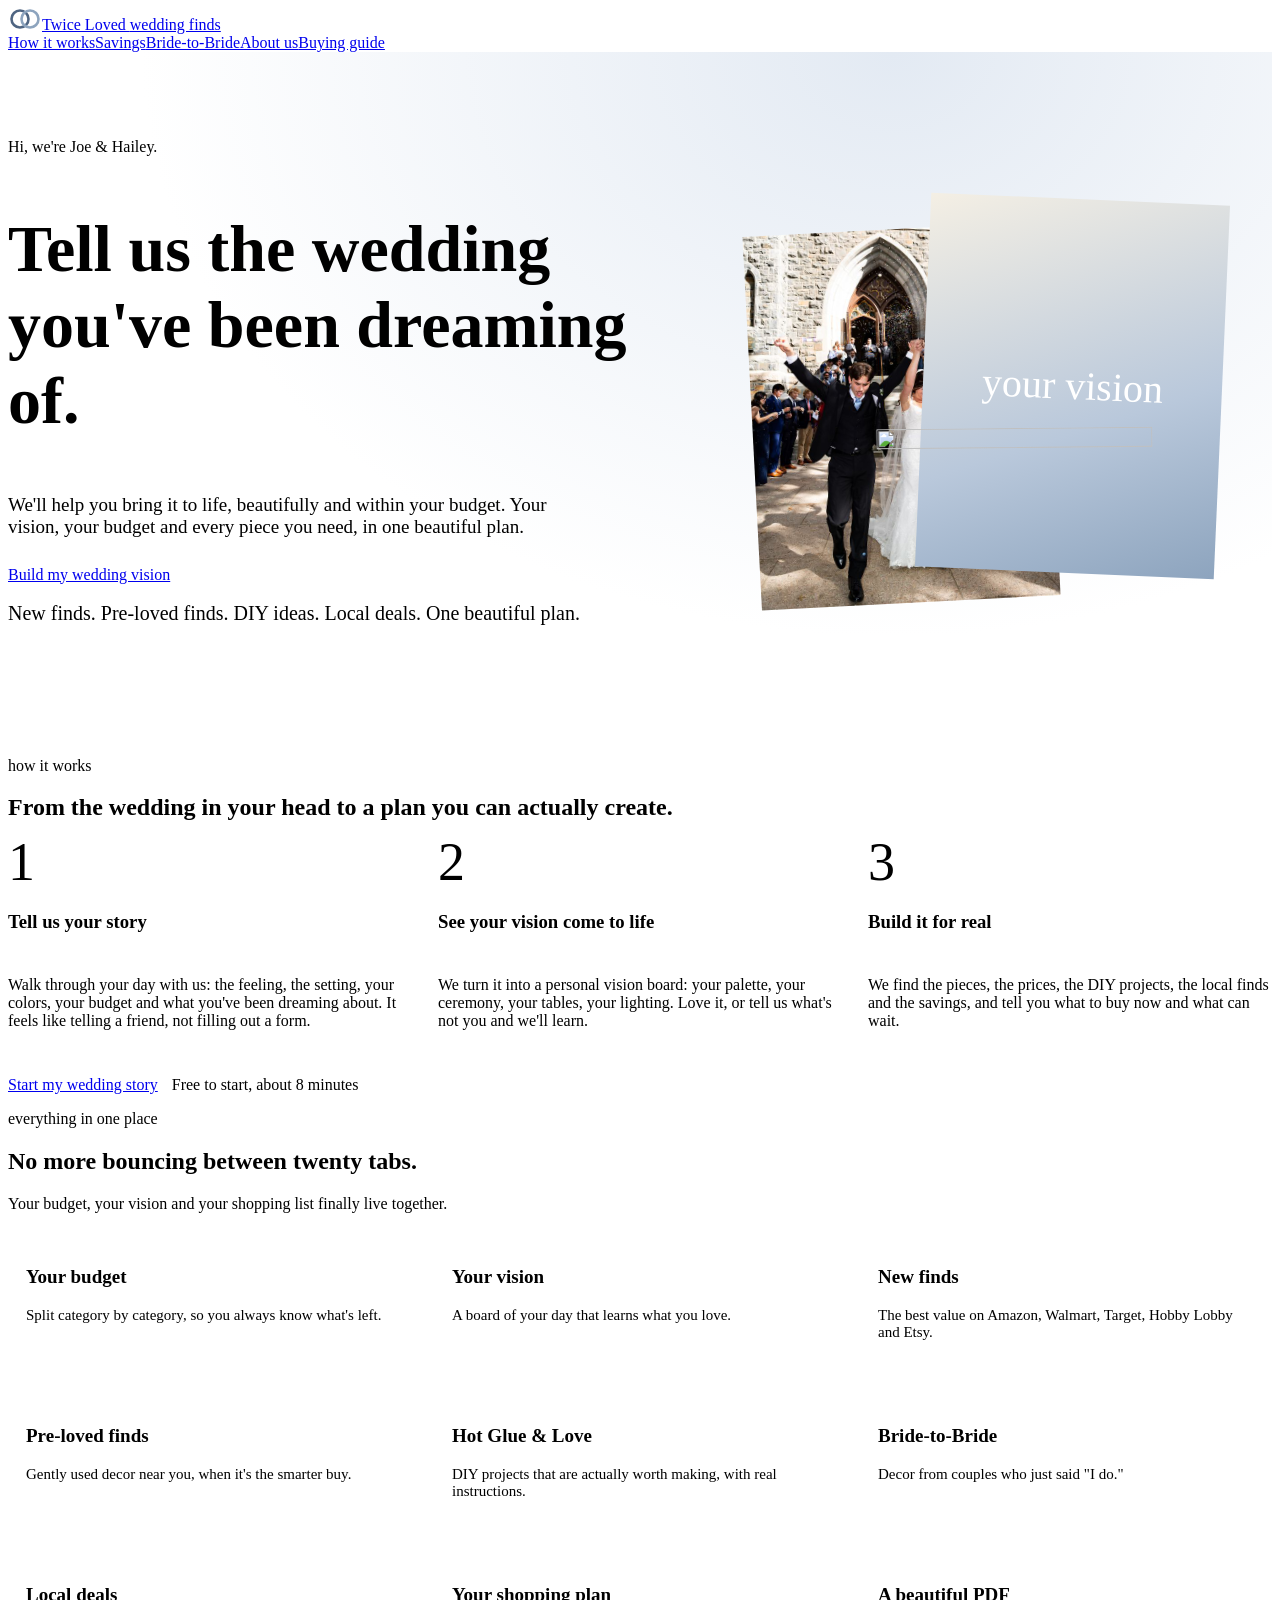
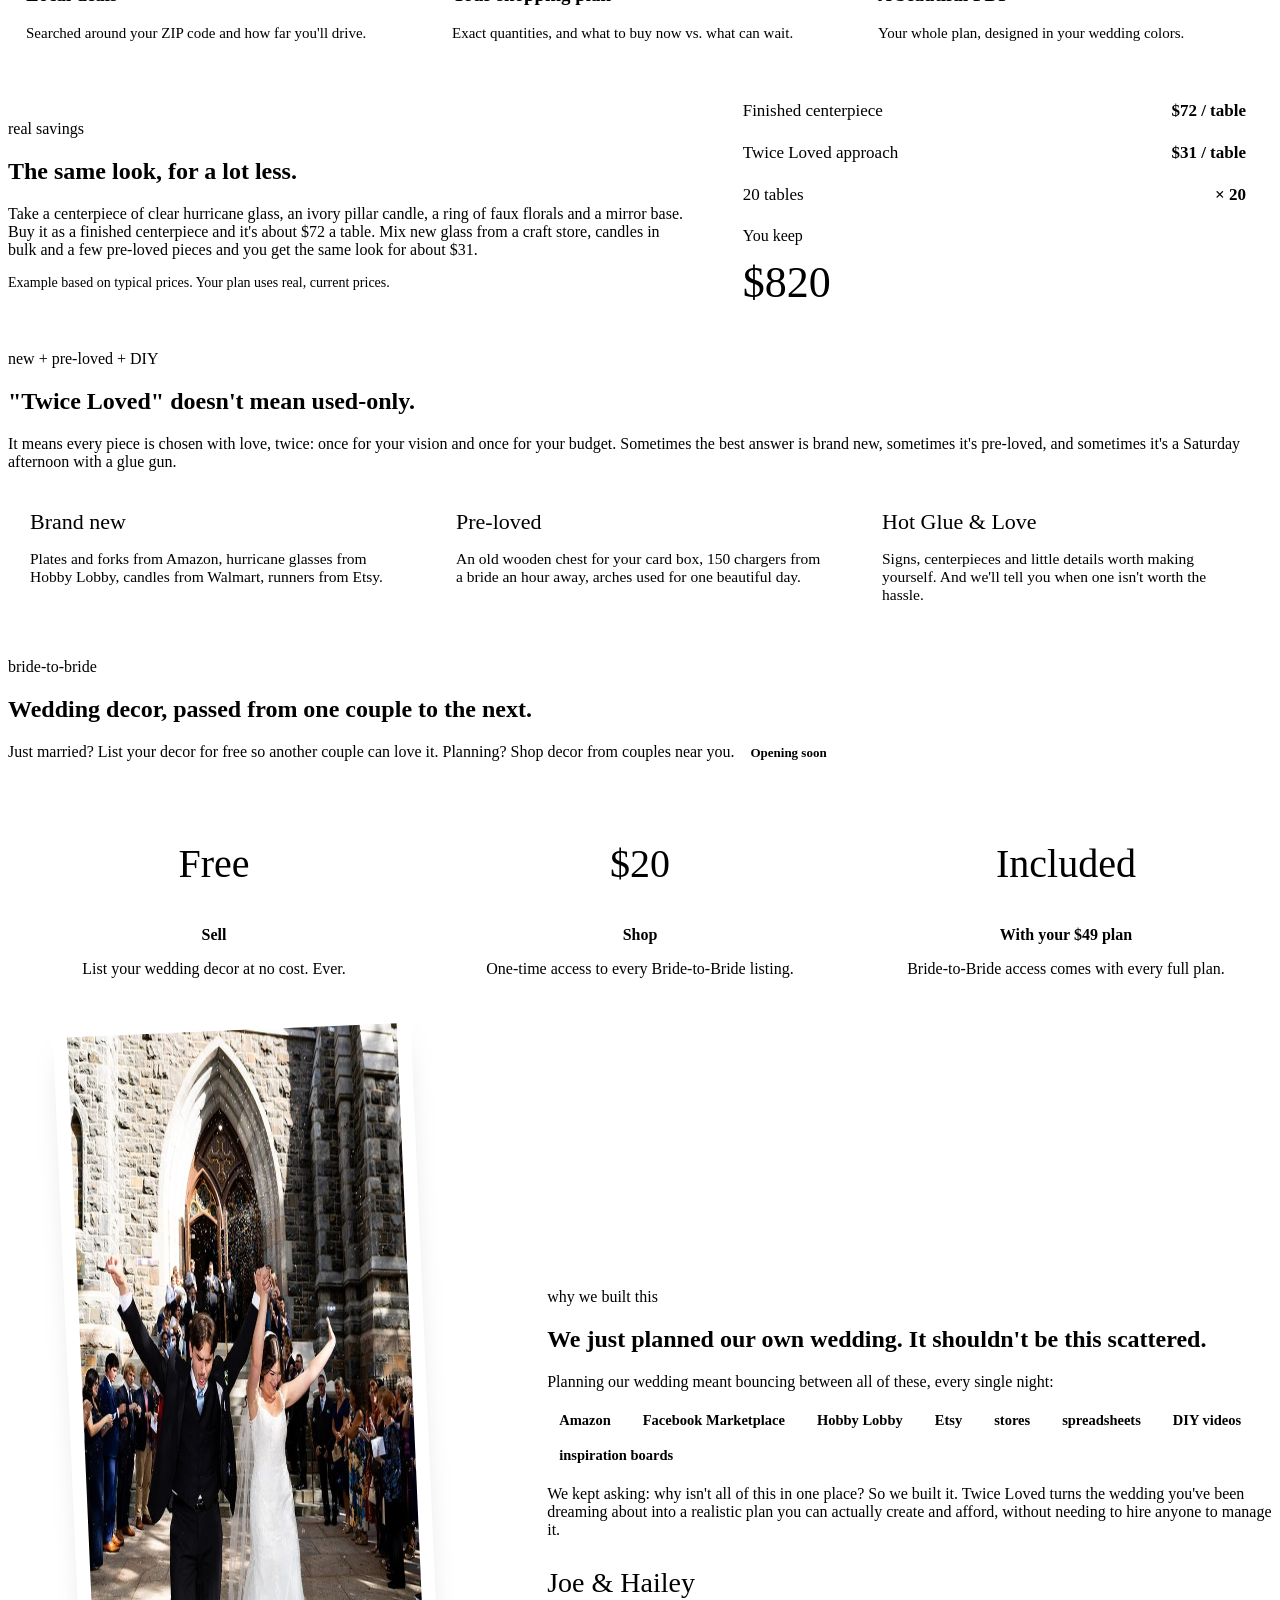
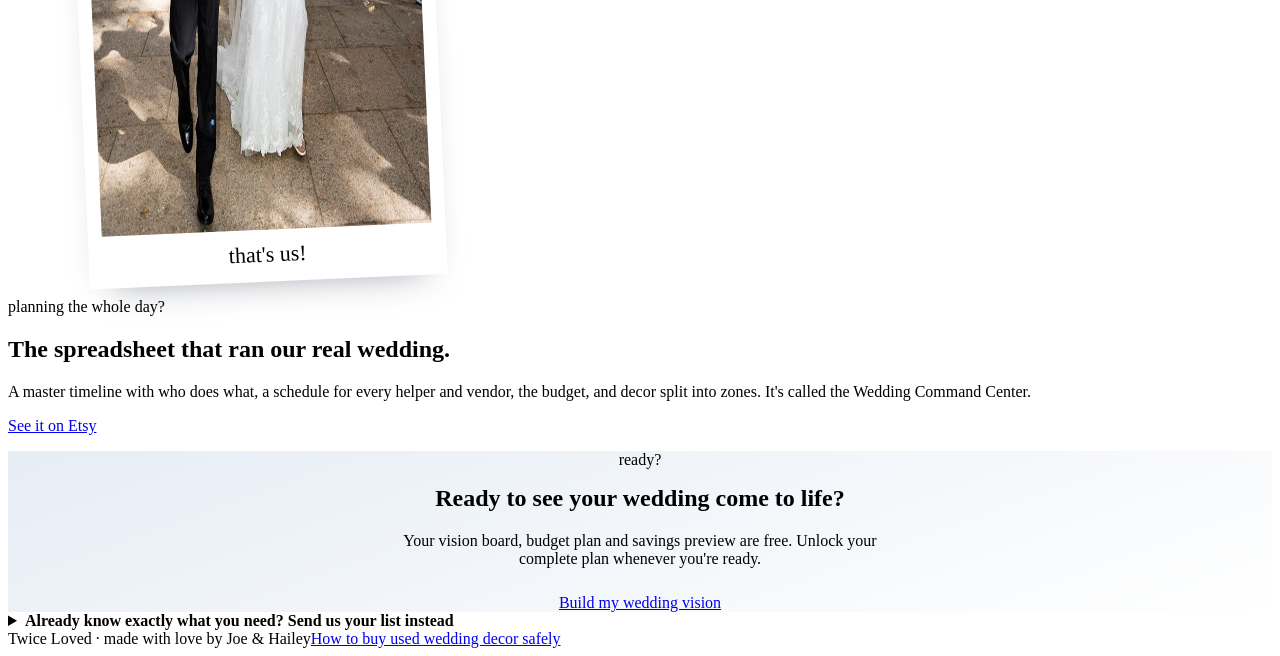
==== index.html @ 114e69e6 "Add files via upload" ====
<!doctype html><html lang="en" data-theme="light"><head><meta charset="utf-8"><meta name="viewport" content="width=device-width,initial-scale=1,viewport-fit=cover">
<title>Twice Loved Wedding Finds | Your wedding vision, made real and affordable</title>
<meta name="description" content="Tell us the wedding you've been dreaming of. We'll help you bring it to life, beautifully and within your budget. New finds, pre-loved finds, DIY ideas and local deals in one plan.">
<link rel="canonical" href="https://twicelovedweddings.com/">
<meta property="og:title" content="Twice Loved Wedding Finds"><meta property="og:description" content="Tell us the wedding you've been dreaming of. We'll help you bring it to life, beautifully and within your budget.">
<meta property="og:image" content="https://twicelovedweddings.com/og.jpg"><meta property="og:url" content="https://twicelovedweddings.com/"><meta property="og:type" content="website"><meta name="twitter:card" content="summary_large_image">
<link rel="icon" href="favicon.svg" type="image/svg+xml">
<script type="application/ld+json">{"@context":"https://schema.org","@type":"Service","name":"Twice Loved Wedding Finds","serviceType":"Wedding vision, budget and decor sourcing","provider":{"@type":"Organization","name":"Twice Loved Wedding Finds","url":"https://twicelovedweddings.com/"},"areaServed":"US","offers":[{"@type":"Offer","name":"Wedding vision preview","price":"0","priceCurrency":"USD"},{"@type":"Offer","name":"Complete wedding plan","price":"49","priceCurrency":"USD"}]}</script>
<link rel="preconnect" href="https://fonts.googleapis.com"><link rel="preconnect" href="https://fonts.gstatic.com" crossorigin>
<link rel="stylesheet" href="https://fonts.googleapis.com/css2?family=Young+Serif&family=Nunito+Sans:opsz,wght@6..12,400;6..12,600;6..12,700&family=Kalam&family=Pinyon+Script&display=swap">
<link rel="stylesheet" href="css/tl.css">
<style>
.hero { padding:clamp(30px,6vw,70px) 0 clamp(50px,8vw,96px); background:radial-gradient(ellipse at 70% 0%, #E3EAF3 0%, #fff 60%) }
.hero .wrap { display:grid; grid-template-columns:1.05fr .95fr; gap:clamp(28px,5vw,64px); align-items:center }
.hero h1 { font-size:clamp(38px,5.6vw,66px) } .hero .lede { color:var(--soft); font-size:19px; margin:18px 0 28px; max-width:31em }
.hero .sub { font-family:var(--hand); color:var(--accent); font-size:20px; margin-top:18px }
.gallery { position:relative; min-height:420px }
.gallery .frame { position:absolute; width:56%; } .gallery .f1 { left:0; top:30px; transform:rotate(-3deg) } .gallery .f2 { right:0; top:0; transform:rotate(2.5deg) } .gallery .f3 { left:22%; bottom:-20px; width:52%; transform:rotate(-.5deg) }
.gallery .mat { padding:10px } .gallery img { display:block; width:100%; height:auto }
.ph { aspect-ratio:4/5; background:linear-gradient(160deg,#F4EFE4,#B9C8DB 60%,#8DA4BE); display:grid; place-items:center; color:#fff; font-family:var(--script); font-size:40px }
.steps { display:grid; grid-template-columns:repeat(3,minmax(0,1fr)); gap:26px; counter-reset:s } .step { display:grid; gap:8px; align-content:start }
.step .n { font-family:var(--script); font-size:54px; color:var(--blue2); line-height:.8 } .step p { color:var(--soft) }
.grid9 { display:grid; grid-template-columns:repeat(3,minmax(0,1fr)); gap:14px } .grid9 div { background:#fff; border:1px solid var(--line); border-radius:16px; padding:18px } .grid9 h3 { font-size:19px } .grid9 p { color:var(--soft); font-size:15px; margin-top:4px }
.savings { display:grid; grid-template-columns:1.1fr .9fr; gap:30px; align-items:center }
.sv { background:#fff; border:1px solid var(--line); border-radius:20px; padding:26px; display:grid; gap:12px } .sv .r { display:flex; justify-content:space-between; font-size:17px; border-bottom:1px dashed var(--line); padding-bottom:10px } .sv .big { font-family:var(--display); font-size:44px; color:var(--blue) }
.three { display:grid; grid-template-columns:repeat(3,minmax(0,1fr)); gap:14px } .three div { border-radius:18px; padding:22px; background:var(--wash) } .three b { font-family:var(--display); font-weight:400; font-size:22px; display:block; margin-bottom:6px } .three p { color:var(--soft); font-size:15.5px }
.b2b { display:grid; grid-template-columns:repeat(3,minmax(0,1fr)); gap:14px; text-align:center } .b2b div { background:#fff; border:1px solid var(--line); border-radius:18px; padding:22px } .b2b .p { font-family:var(--display); font-size:40px; color:var(--blue); line-height:1.1 }
.soon { display:inline-block; background:var(--mist); color:var(--blue); border-radius:999px; padding:3px 12px; font-size:13px; font-weight:700 }
.us { display:grid; grid-template-columns:.8fr 1.2fr; gap:clamp(24px,5vw,56px); align-items:center }
.polaroid { background:#fff; padding:14px 14px 52px; box-shadow:0 18px 36px -24px rgba(25,35,55,.5); transform:rotate(-2.5deg); max-width:330px; justify-self:center; position:relative }
.polaroid img { width:100%; display:block } .polaroid .cap { position:absolute; left:0; right:0; bottom:14px; text-align:center; font-family:var(--hand); font-size:22px }
.tabs { display:flex; flex-wrap:wrap; gap:8px; margin:14px 0 } .tabs span { background:var(--wash); border-radius:999px; padding:5px 12px; font-size:14.5px; font-weight:600; color:var(--soft) }
.final { text-align:center; background:linear-gradient(160deg,#E6EDF5,#fff); }
.mini summary { cursor:pointer; font-weight:700; color:var(--blue) } .mini form { margin-top:16px; background:#fff; border:1px solid var(--line); border-radius:16px; padding:20px; display:grid; gap:14px }
.mini .row { display:grid; grid-template-columns:1fr 1fr; gap:12px } .mini label { font-weight:700; font-size:14.5px } .mini input, .mini textarea { width:100%; font:16px var(--body); border:1.5px solid var(--line); border-radius:10px; padding:10px 12px } .mini .pick, .mini .f { display:grid; gap:6px }
.mini .small { font-size:14px; color:var(--soft) } .mini .btn { justify-self:start }
@media (max-width:860px) { .hero .wrap, .savings, .us { grid-template-columns:1fr } .gallery { min-height:360px; max-width:440px; margin:0 auto; width:100% } .steps, .grid9, .three, .b2b { grid-template-columns:1fr } .mini .row { grid-template-columns:1fr } }
@media (min-width:861px) and (max-width:1000px) { .grid9 { grid-template-columns:1fr 1fr } }
</style></head><body>
<header class="top"><div class="wrap"><a class="logo" href="/"><svg width="34" height="22" viewBox="0 0 34 22" aria-hidden="true"><circle cx="12" cy="11" r="8.5" fill="none" stroke="#4F6582" stroke-width="2.6"/><circle cx="22" cy="11" r="8.5" fill="none" stroke="#8DA4BE" stroke-width="2.6"/></svg>Twice Loved <span class="hand">wedding finds</span></a>
<nav aria-label="Sections"><a href="#how">How it works</a><a href="#savings">Savings</a><a href="#b2b">Bride-to-Bride</a><a href="#us">About us</a><a href="guide.html">Buying guide</a></nav></div></header>

<main>
<section class="hero"><div class="wrap">
  <div>
    <p class="kick">Hi, we're Joe &amp; Hailey.</p>
    <h1>Tell us the wedding you've been dreaming of.</h1>
    <p class="lede">We'll help you bring it to life, beautifully and within your budget. Your vision, your budget and every piece you need, in one beautiful plan.</p>
    <a class="btn big" href="wedding.html">Build my wedding vision</a>
    <p class="sub">New finds. Pre-loved finds. DIY ideas. Local deals. One beautiful plan.</p>
  </div>
  <div class="gallery" aria-hidden="true">
    <figure class="frame f1"><div class="mat"><img src="us.jpg" alt="" width="640" height="800"></div></figure>
    <figure class="frame white f2"><div class="mat"><div class="ph">your vision</div></div></figure>
    <figure class="frame wood f3"><div class="mat"><img src="img/board-preview.jpg" alt="" width="833" height="481"></div></figure>
  </div>
</div></section>

<section id="how" style="background:var(--wash)"><div class="wrap">
  <div class="head"><p class="kick">how it works</p><h2>From the wedding in your head to a plan you can actually create.</h2></div>
  <div class="steps">
    <div class="step"><span class="n">1</span><h3>Tell us your story</h3><p>Walk through your day with us: the feeling, the setting, your colors, your budget and what you've been dreaming about. It feels like telling a friend, not filling out a form.</p></div>
    <div class="step"><span class="n">2</span><h3>See your vision come to life</h3><p>We turn it into a personal vision board: your palette, your ceremony, your tables, your lighting. Love it, or tell us what's not you and we'll learn.</p></div>
    <div class="step"><span class="n">3</span><h3>Build it for real</h3><p>We find the pieces, the prices, the DIY projects, the local finds and the savings, and tell you what to buy now and what can wait.</p></div>
  </div>
  <p style="margin-top:30px"><a class="btn" href="wedding.html">Start my wedding story</a> <span class="soft" style="margin-left:10px">Free to start, about 8 minutes</span></p>
</div></section>

<section><div class="wrap">
  <div class="head"><p class="kick">everything in one place</p><h2>No more bouncing between twenty tabs.</h2><p>Your budget, your vision and your shopping list finally live together.</p></div>
  <div class="grid9">
    <div><h3>Your budget</h3><p>Split category by category, so you always know what's left.</p></div>
    <div><h3>Your vision</h3><p>A board of your day that learns what you love.</p></div>
    <div><h3>New finds</h3><p>The best value on Amazon, Walmart, Target, Hobby Lobby and Etsy.</p></div>
    <div><h3>Pre-loved finds</h3><p>Gently used decor near you, when it's the smarter buy.</p></div>
    <div><h3>Hot Glue &amp; Love</h3><p>DIY projects that are actually worth making, with real instructions.</p></div>
    <div><h3>Bride-to-Bride</h3><p>Decor from couples who just said "I do."</p></div>
    <div><h3>Local deals</h3><p>Searched around your ZIP code and how far you'll drive.</p></div>
    <div><h3>Your shopping plan</h3><p>Exact quantities, and what to buy now vs. what can wait.</p></div>
    <div><h3>A beautiful PDF</h3><p>Your whole plan, designed in your wedding colors.</p></div>
  </div>
</div></section>

<section id="savings" style="background:var(--wash)"><div class="wrap savings">
  <div class="head" style="margin:0"><p class="kick">real savings</p><h2>The same look, for a lot less.</h2><p>Take a centerpiece of clear hurricane glass, an ivory pillar candle, a ring of faux florals and a mirror base. Buy it as a finished centerpiece and it's about $72 a table. Mix new glass from a craft store, candles in bulk and a few pre-loved pieces and you get the same look for about $31.</p><p style="font-size:14px">Example based on typical prices. Your plan uses real, current prices.</p></div>
  <div class="sv"><div class="r"><span>Finished centerpiece</span><b>$72 / table</b></div><div class="r"><span>Twice Loved approach</span><b>$31 / table</b></div><div class="r"><span>20 tables</span><b>&times; 20</b></div><span>You keep</span><span class="big">$820</span></div>
</div></section>

<section><div class="wrap">
  <div class="head"><p class="kick">new + pre-loved + DIY</p><h2>"Twice Loved" doesn't mean used-only.</h2><p>It means every piece is chosen with love, twice: once for your vision and once for your budget. Sometimes the best answer is brand new, sometimes it's pre-loved, and sometimes it's a Saturday afternoon with a glue gun.</p></div>
  <div class="three">
    <div><b>Brand new</b><p>Plates and forks from Amazon, hurricane glasses from Hobby Lobby, candles from Walmart, runners from Etsy.</p></div>
    <div><b>Pre-loved</b><p>An old wooden chest for your card box, 150 chargers from a bride an hour away, arches used for one beautiful day.</p></div>
    <div><b>Hot Glue &amp; Love</b><p>Signs, centerpieces and little details worth making yourself. And we'll tell you when one isn't worth the hassle.</p></div>
  </div>
</div></section>

<section id="b2b" style="background:var(--wash)"><div class="wrap">
  <div class="head"><p class="kick">bride-to-bride</p><h2>Wedding decor, passed from one couple to the next.</h2><p>Just married? List your decor for free so another couple can love it. Planning? Shop decor from couples near you. <span class="soon">Opening soon</span></p></div>
  <div class="b2b"><div><p class="p">Free</p><b>Sell</b><p class="soft">List your wedding decor at no cost. Ever.</p></div><div><p class="p">$20</p><b>Shop</b><p class="soft">One-time access to every Bride-to-Bride listing.</p></div><div><p class="p">Included</p><b>With your $49 plan</b><p class="soft">Bride-to-Bride access comes with every full plan.</p></div></div>
</div></section>

<section id="us"><div class="wrap us">
  <figure class="polaroid" style="margin:0"><img src="us.jpg" width="640" height="800" loading="lazy" alt="Joe and Hailey walking out of the church on their wedding day, arms raised"><figcaption class="cap">that's us!</figcaption></figure>
  <div class="head" style="margin:0"><p class="kick">why we built this</p><h2>We just planned our own wedding. It shouldn't be this scattered.</h2>
    <p>Planning our wedding meant bouncing between all of these, every single night:</p>
    <div class="tabs"><span>Amazon</span><span>Facebook Marketplace</span><span>Hobby Lobby</span><span>Etsy</span><span>stores</span><span>spreadsheets</span><span>DIY videos</span><span>inspiration boards</span></div>
    <p>We kept asking: why isn't all of this in one place? So we built it. Twice Loved turns the wedding you've been dreaming about into a realistic plan you can actually create and afford, without needing to hire anyone to manage it.</p>
    <p class="hand" style="font-size:28px">Joe &amp; Hailey</p></div>
</div></section>

<section id="planner" style="background:var(--wash)"><div class="wrap">
  <div class="head"><p class="kick">planning the whole day?</p><h2>The spreadsheet that ran our real wedding.</h2><p>A master timeline with who does what, a schedule for every helper and vendor, the budget, and decor split into zones. It's called the Wedding Command Center.</p></div>
  <a class="btn ghost" href="https://www.etsy.com/shop/HeritageVowsStudio" target="_blank" rel="noopener">See it on Etsy</a>
</div></section>

<section class="final"><div class="narrow" style="text-align:center">
  <p class="script">ready?</p><h2 style="margin-top:8px">Ready to see your wedding come to life?</h2>
  <p class="soft" style="margin:12px auto 26px;max-width:32em">Your vision board, budget plan and savings preview are free. Unlock your complete plan whenever you're ready.</p>
  <a class="btn big" href="wedding.html">Build my wedding vision</a>
</div></section>

<section style="padding-top:0"><div class="narrow mini">
  <details><summary>Already know exactly what you need? Send us your list instead</summary>
        <form id="finder-form" name="finder-request" method="POST" action="/thanks.html" data-netlify="true" netlify-honeypot="company">
          <input type="hidden" name="form-name" value="finder-request">
          <p class="hp"><label for="company">Leave this empty</label><input id="company" name="company" tabindex="-1" autocomplete="off"></p>
          <div class="row">
            <div class="f"><label for="name">Your name</label><input id="name" name="name" required autocomplete="name"></div>
            <div class="f"><label for="email">Email</label><input id="email" name="email" type="email" required autocomplete="email"></div>
          </div>
          <div class="row">
            <div class="f"><label for="date">Wedding date</label><input id="date" name="wedding_date" type="date"></div>
            <div class="f"><label for="zip">Zip code <span class="hint">for local pickup</span></label><input id="zip" name="zip" inputmode="numeric" autocomplete="postal-code"></div>
          </div>
          <div class="f">
            <label for="items">Your wishlist <span class="hint">one item per line, with how many</span></label>
            <textarea id="items" name="items" required placeholder="Gold hexagon arch&#10;40 clear bud vases&#10;12 sage table runners&#10;Welcome sign and easel"></textarea>
          </div>
          <div class="row">
            <div class="f"><label for="style">Colors &amp; style</label><input id="style" name="style" placeholder="Sage and gold, garden party"></div>
            <div class="f"><label for="guests">Guest count</label><input id="guests" name="guests" inputmode="numeric" placeholder="120"></div>
          </div>
          <div class="f"><label for="budget">Budget for these items</label><input id="budget" name="budget" placeholder="$600"></div>
          <input type="hidden" name="plan" value="List (first 3 free, full list $49)">
          <button class="btn" type="submit">Send us my list</button>
          <p class="small">We only use your details to search for you and write back. No find, no fee.</p>
        </form>

  </details>
</div></section>
</main>
<footer class="site"><div class="wrap"><span><span class="hand">Twice Loved</span> · made with love by Joe &amp; Hailey</span><span><a href="guide.html">How to buy used wedding decor safely</a></span></div></footer>
</body></html>
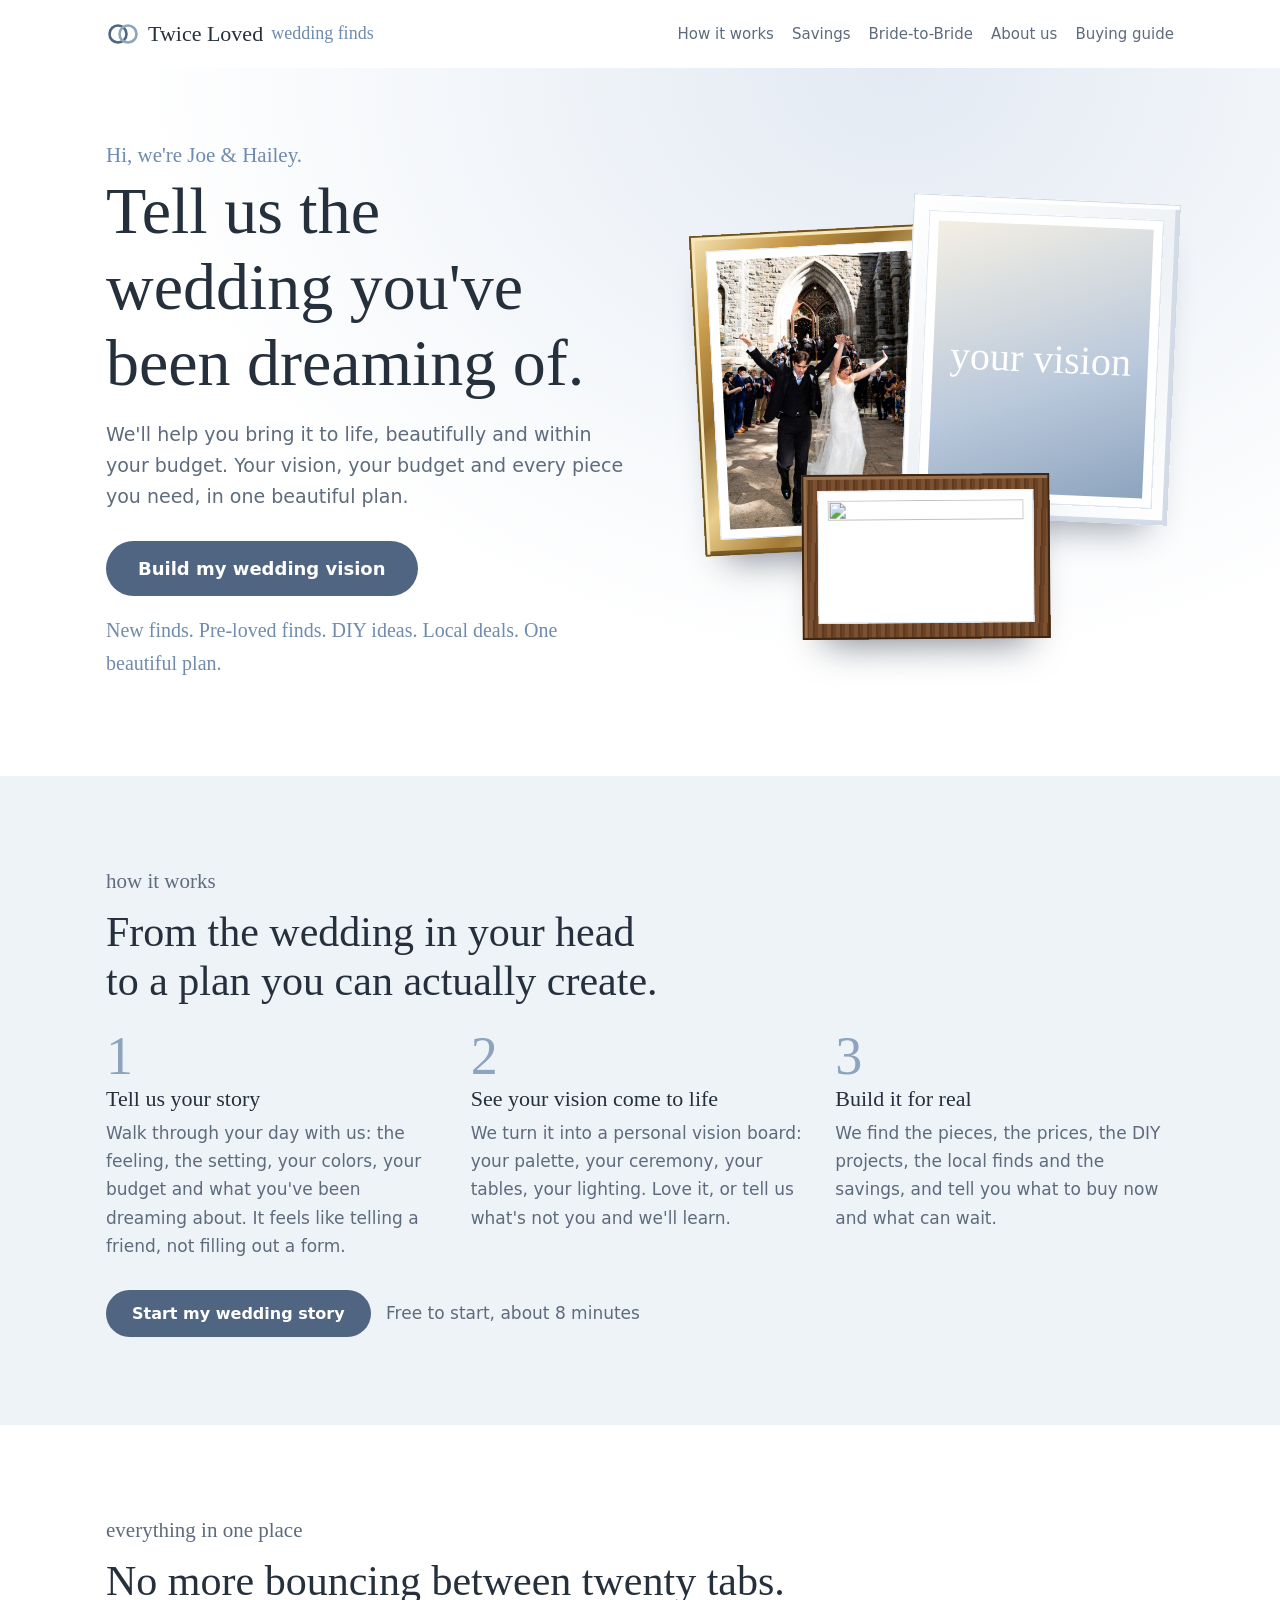
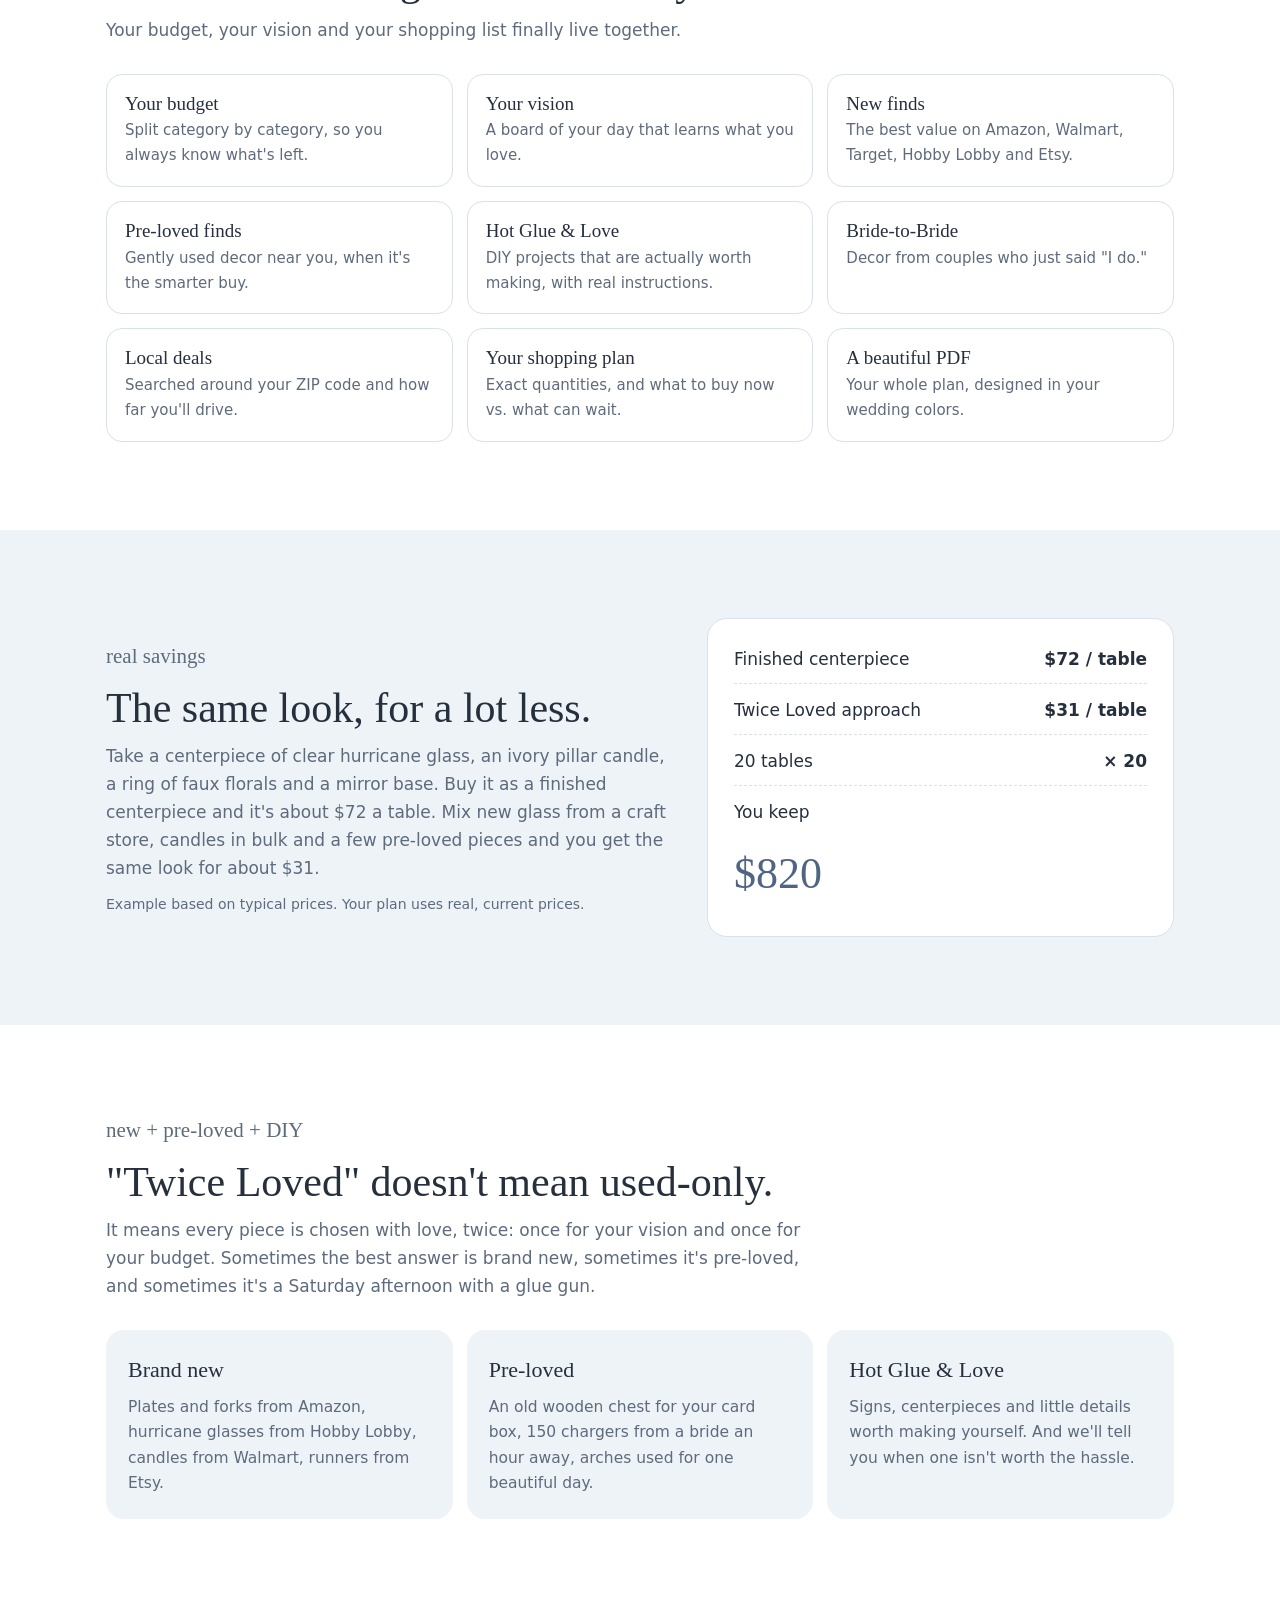
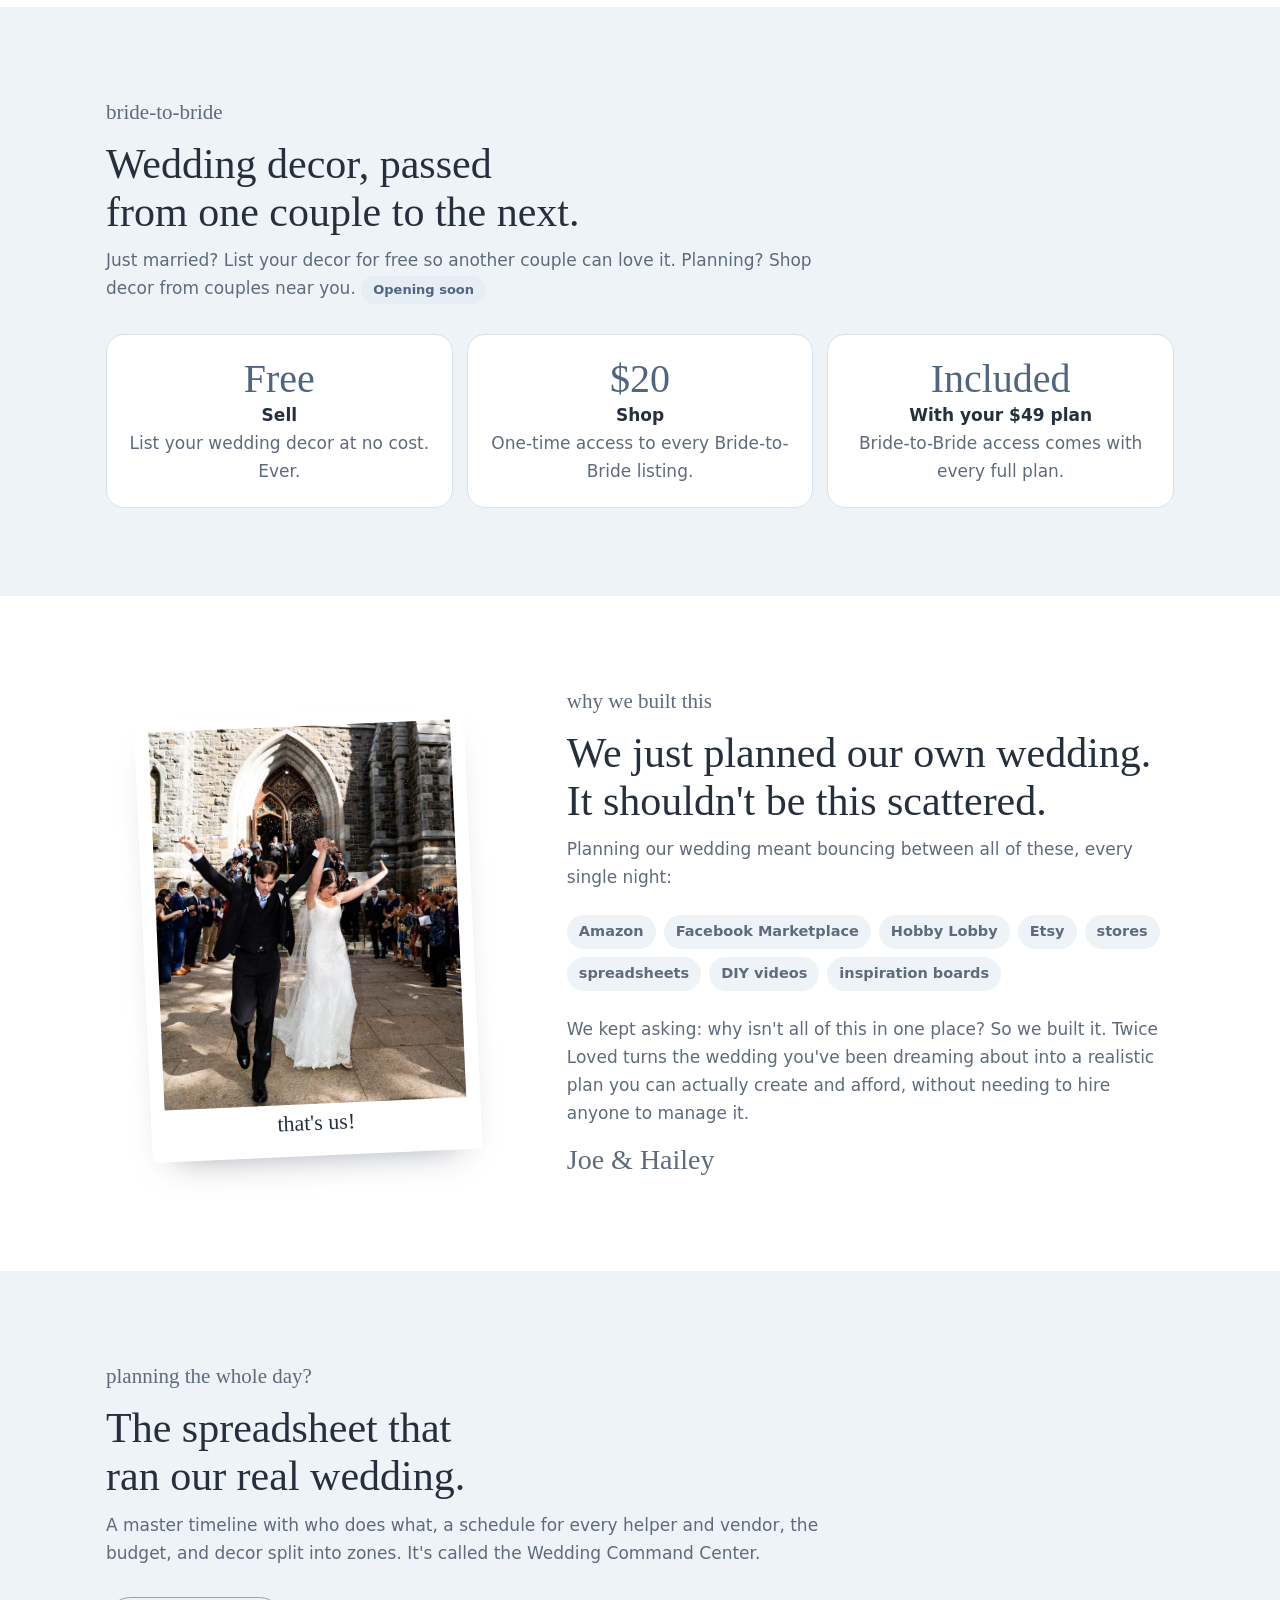
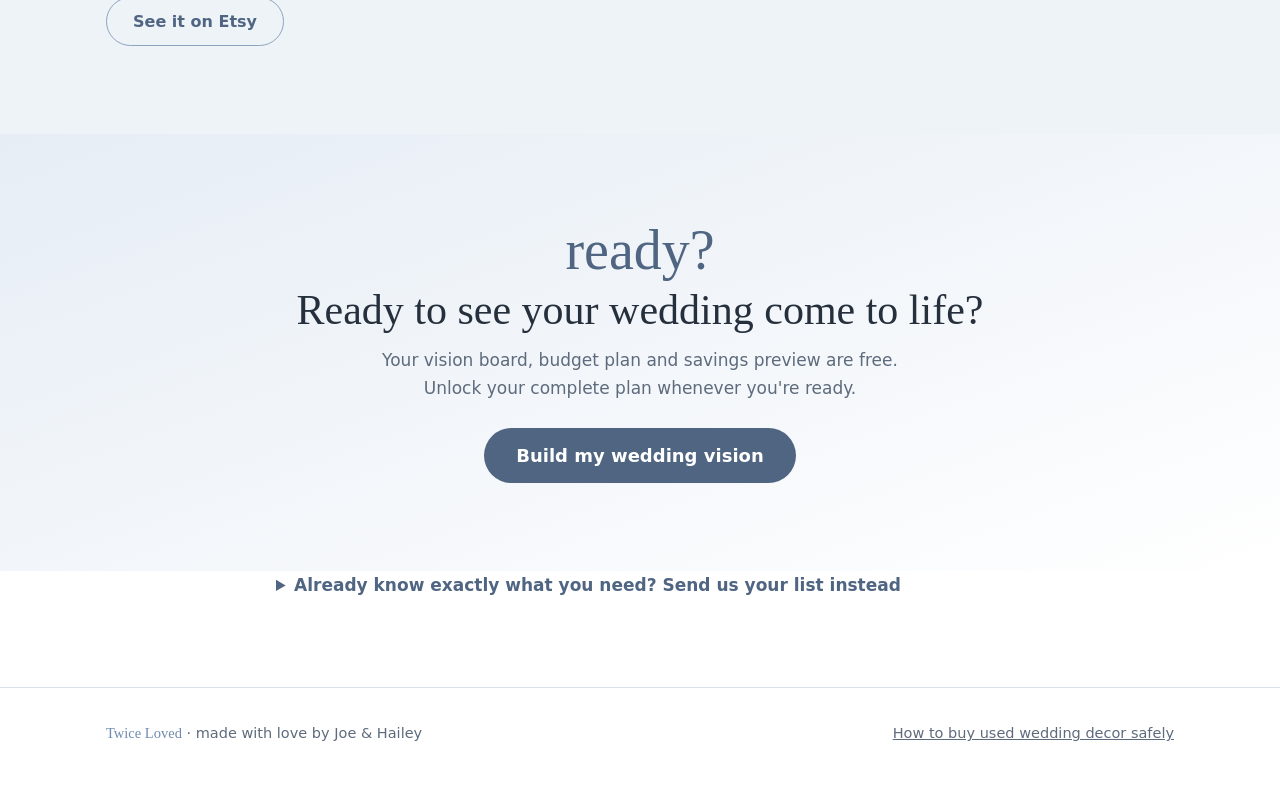
==== commit ec6ed16a: "Update polaroid image styles for better responsiveness" ====
--- a/index.html
+++ b/index.html
@@ -28,7 +28,7 @@
 .soon { display:inline-block; background:var(--mist); color:var(--blue); border-radius:999px; padding:3px 12px; font-size:13px; font-weight:700 }
 .us { display:grid; grid-template-columns:.8fr 1.2fr; gap:clamp(24px,5vw,56px); align-items:center }
 .polaroid { background:#fff; padding:14px 14px 52px; box-shadow:0 18px 36px -24px rgba(25,35,55,.5); transform:rotate(-2.5deg); max-width:330px; justify-self:center; position:relative }
-.polaroid img { width:100%; display:block } .polaroid .cap { position:absolute; left:0; right:0; bottom:14px; text-align:center; font-family:var(--hand); font-size:22px }
+.polaroid img { width:100%; height:auto; aspect-ratio:4/5; object-fit:cover; display:block } .polaroid .cap { position:absolute; left:0; right:0; bottom:14px; text-align:center; font-family:var(--hand); font-size:22px }
 .tabs { display:flex; flex-wrap:wrap; gap:8px; margin:14px 0 } .tabs span { background:var(--wash); border-radius:999px; padding:5px 12px; font-size:14.5px; font-weight:600; color:var(--soft) }
 .final { text-align:center; background:linear-gradient(160deg,#E6EDF5,#fff); }
 .mini summary { cursor:pointer; font-weight:700; color:var(--blue) } .mini form { margin-top:16px; background:#fff; border:1px solid var(--line); border-radius:16px; padding:20px; display:grid; gap:14px }
--- a/css/tl.css
+++ b/css/tl.css
@@ -0,0 +1,63 @@
+/* Twice Loved shared styles: dusty blue + white */
+:root {
+  --paper:#FFFFFF; --wash:#EEF3F8; --ink:#26303D; --soft:#5E6B7C; --line:#D8E1EC; --blue:#4F6582; --blue2:#8DA4BE; --mist:#E6EDF5;
+  --accent:#6F8BAE; --gold:#B99A5B; --card:#FFFFFF; --tape:rgba(141,164,190,.32);
+  --display:"Young Serif", Georgia, serif; --body:"Nunito Sans","Segoe UI",system-ui,sans-serif; --hand:"Kalam","Comic Sans MS",cursive; --script:"Pinyon Script",cursive; --serif:"Cormorant Garamond",Georgia,serif;
+  color-scheme: light;
+}
+* { box-sizing:border-box }
+html { scroll-behavior:smooth }
+body { margin:0; background:var(--paper); color:var(--ink); font:17px/1.65 var(--body) }
+.wrap { max-width:1100px; margin:0 auto; padding-inline:16px }
+.narrow { max-width:760px; margin:0 auto; padding-inline:16px }
+h1,h2,h3,h4 { font-family:var(--display); font-weight:400; line-height:1.15; margin:0; text-wrap:balance }
+h1 { font-size:clamp(36px,6vw,64px) } h2 { font-size:clamp(28px,4.2vw,42px) } h3 { font-size:22px }
+p { margin:0 } a { color:inherit }
+:focus-visible { outline:3px solid var(--accent); outline-offset:3px }
+.hand { font-family:var(--hand); color:var(--accent) }
+.script { font-family:var(--script); color:var(--blue); font-size:clamp(38px,6vw,56px); line-height:1 }
+.soft { color:var(--soft) }
+.btn { display:inline-flex; align-items:center; justify-content:center; gap:8px; background:var(--blue); color:#fff; font:700 16px var(--body); padding:14px 26px; border-radius:999px; text-decoration:none; border:0; cursor:pointer; transition:transform .15s, filter .15s }
+.btn:hover { filter:brightness(1.08) } .btn:active { transform:scale(.98) }
+.btn.ghost { background:transparent; color:var(--blue); border:1.5px solid var(--blue2) }
+.btn.big { font-size:18px; padding:17px 32px }
+.btn[disabled] { opacity:.5; cursor:not-allowed }
+.top { padding-block:16px } .top .wrap { display:flex; justify-content:space-between; align-items:center; gap:14px; flex-wrap:wrap }
+.logo { font-family:var(--display); font-size:22px; text-decoration:none; display:inline-flex; align-items:center; gap:8px }
+.logo .hand { font-size:18px }
+nav { display:flex; gap:18px; flex-wrap:wrap; font-size:15px } nav a { text-decoration:none; color:var(--soft) } nav a:hover { color:var(--ink) }
+section { padding-block:clamp(48px,7vw,88px) }
+.kick { font-family:var(--hand); color:var(--accent); font-size:21px }
+.head { display:grid; gap:10px; max-width:42em; margin-bottom:30px } .head p { color:var(--soft) }
+.center { text-align:center; margin-inline:auto }
+footer.site { padding:34px 0 44px; border-top:1px solid var(--line); color:var(--soft); font-size:14.5px }
+footer.site .wrap { display:flex; justify-content:space-between; gap:14px; flex-wrap:wrap }
+/* chips + cards */
+.chips { display:flex; flex-wrap:wrap; gap:9px }
+.chip { position:relative } .chip input { position:absolute; opacity:0; inset:0; cursor:pointer }
+.chip span { display:inline-block; border:1.5px solid var(--line); border-radius:999px; padding:9px 16px; font-weight:600; font-size:15px; background:#fff; transition:all .15s }
+.chip input:checked + span { background:var(--blue); border-color:var(--blue); color:#fff }
+.chip.no input:checked + span { background:#6B7480; border-color:#6B7480; text-decoration:line-through }
+.chip input:focus-visible + span { outline:3px solid var(--accent); outline-offset:2px }
+.cards { display:grid; grid-template-columns:repeat(auto-fill,minmax(200px,1fr)); gap:12px }
+.card { position:relative; display:block; cursor:pointer } .card input { position:absolute; opacity:0; inset:0 }
+.card .in { display:grid; gap:6px; border:2px solid var(--line); border-radius:14px; padding:14px; background:#fff; height:100%; transition:all .15s }
+.card input:checked + .in { border-color:var(--blue); box-shadow:0 0 0 3px rgba(79,101,130,.18) }
+.card input:focus-visible + .in { outline:3px solid var(--accent) }
+.card h4 { font-size:18px } .card p { font-size:14px; color:var(--soft); line-height:1.45 }
+.sw { display:flex; height:46px; border-radius:9px; overflow:hidden; border:1px solid rgba(0,0,0,.06) } .sw b { flex:1 }
+.field { display:grid; gap:6px; min-width:0 } .lab { font-weight:700; font-size:15px } .hint { font-weight:400; color:var(--soft); font-size:13.5px }
+input[type=text],input[type=email],input[type=number],input[type=date],input[type=url],select,textarea { width:100%; font:16px var(--body); color:var(--ink); background:#fff; border:1.5px solid var(--line); border-radius:10px; padding:12px 14px }
+textarea { min-height:96px; resize:vertical } input:focus,select:focus,textarea:focus { border-color:var(--blue2); outline:none }
+.row2 { display:grid; grid-template-columns:repeat(2,minmax(0,1fr)); gap:14px } .row3 { display:grid; grid-template-columns:repeat(3,minmax(0,1fr)); gap:14px }
+@media (max-width:640px) { .row2,.row3 { grid-template-columns:1fr } }
+.hp { position:absolute; left:-9999px }
+/* frames (gallery wall) */
+.frame { margin:0; position:relative; padding:16px; background:linear-gradient(135deg,#F6E7B8 0%,#C99A4B 18%,#8F6A2C 34%,#E9CF8C 50%,#A47A35 66%,#F1DCA0 82%,#B48A43 100%);
+  box-shadow:inset 0 0 0 2px #6E5222, inset 2px 2px 0 3px #F7E7B6, inset -2px -2px 0 3px #7A5A26, 0 26px 36px -22px rgba(25,35,55,.55) }
+.frame.white { background:linear-gradient(135deg,#fff,#EEF1F5 50%,#fff); box-shadow:inset 0 0 0 1px #CFD8E3, inset 3px 3px 0 2px #fff, inset -3px -3px 0 2px #D3DBE6, 0 26px 36px -22px rgba(25,35,55,.45) }
+.frame.wood { background:repeating-linear-gradient(92deg,#6A4327 0 3px,#7B5131 3px 7px,#5E3A21 7px 9px); box-shadow:inset 0 0 0 2px #3E2614, inset 2px 2px 0 3px #9A6E48, 0 26px 36px -22px rgba(25,35,55,.55) }
+.frame .mat { background:#fff; padding:14px; box-shadow:inset 0 0 0 1px #E1E7EF, inset 2px 2px 0 #fff, inset -1px -1px 0 #D3DBE6 }
+.frame .mat > span[class^="PIN_"] { display:block !important; max-width:100% !important; margin:0 auto !important }
+.reveal-in { animation:rin .8s ease both } @keyframes rin { from { opacity:0; transform:translateY(14px) } to { opacity:1; transform:none } }
+@media (prefers-reduced-motion: reduce) { .reveal-in { animation:none } html { scroll-behavior:auto } }
